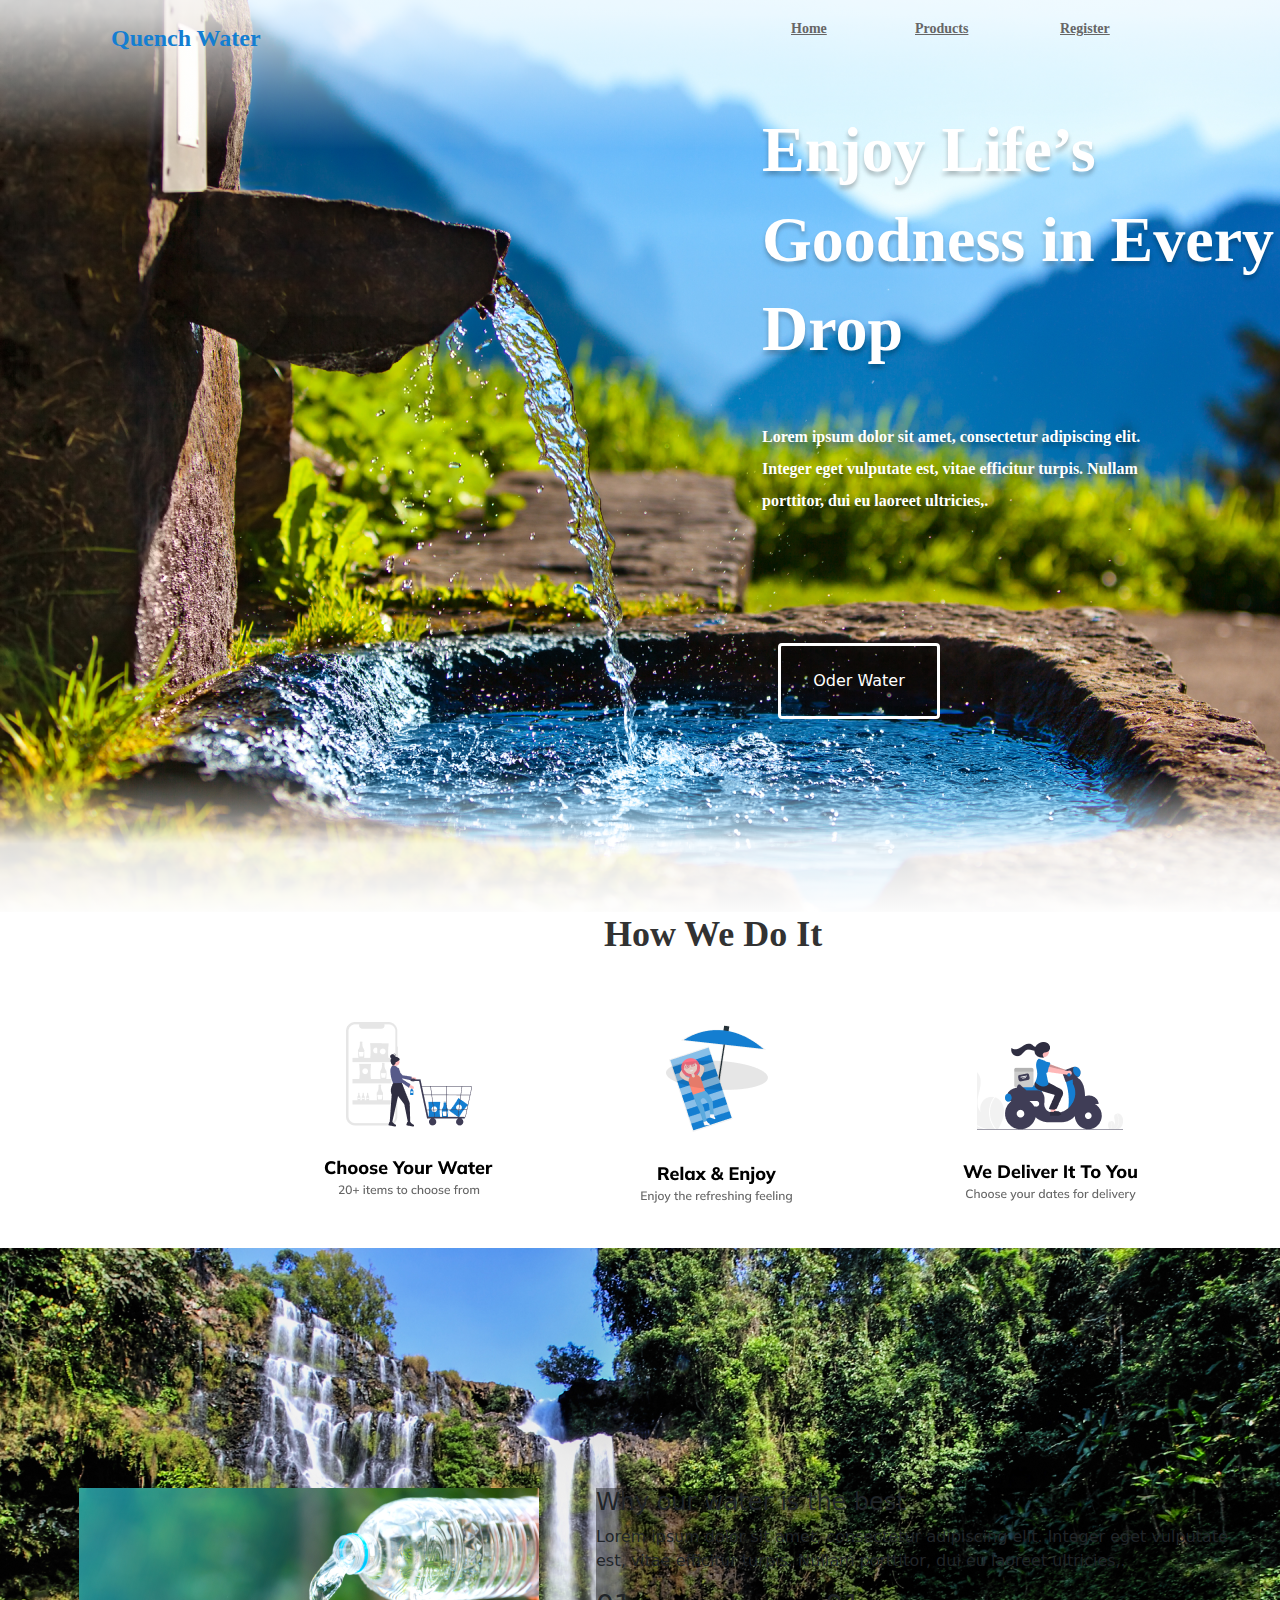
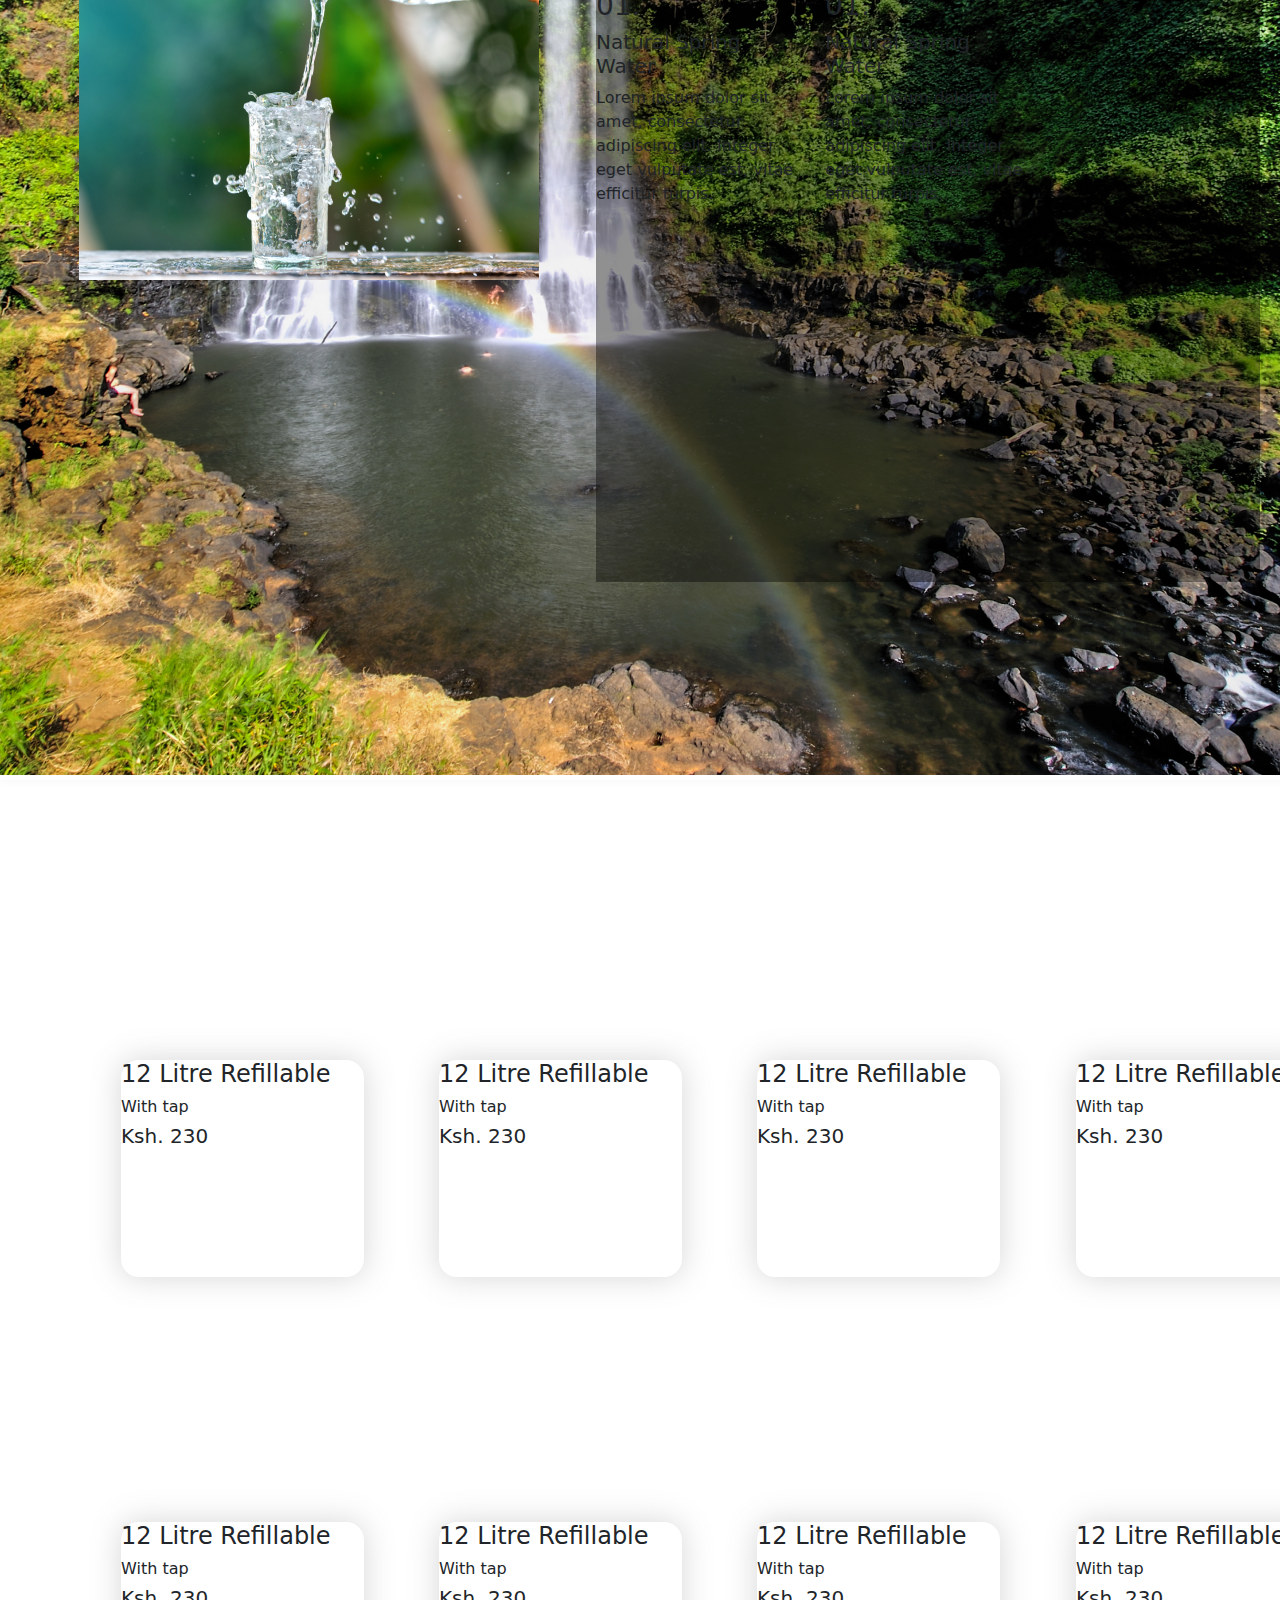
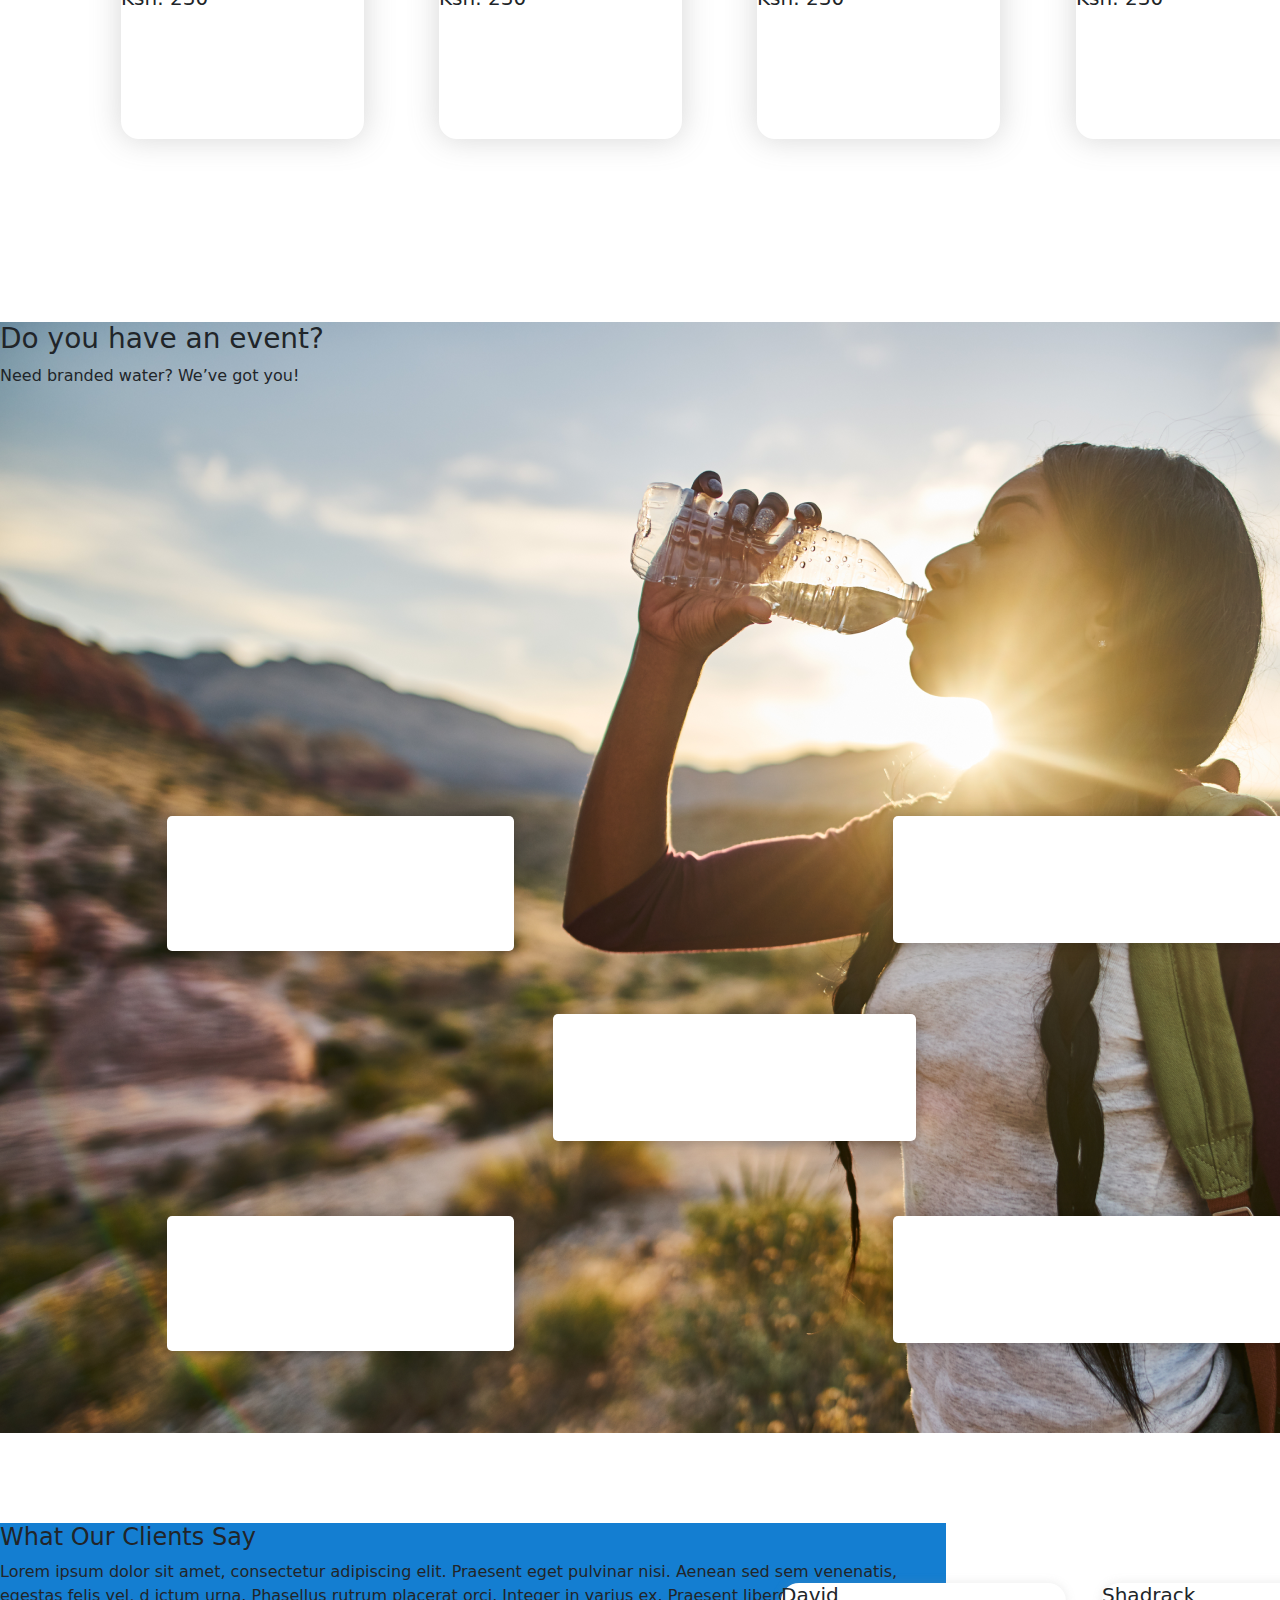
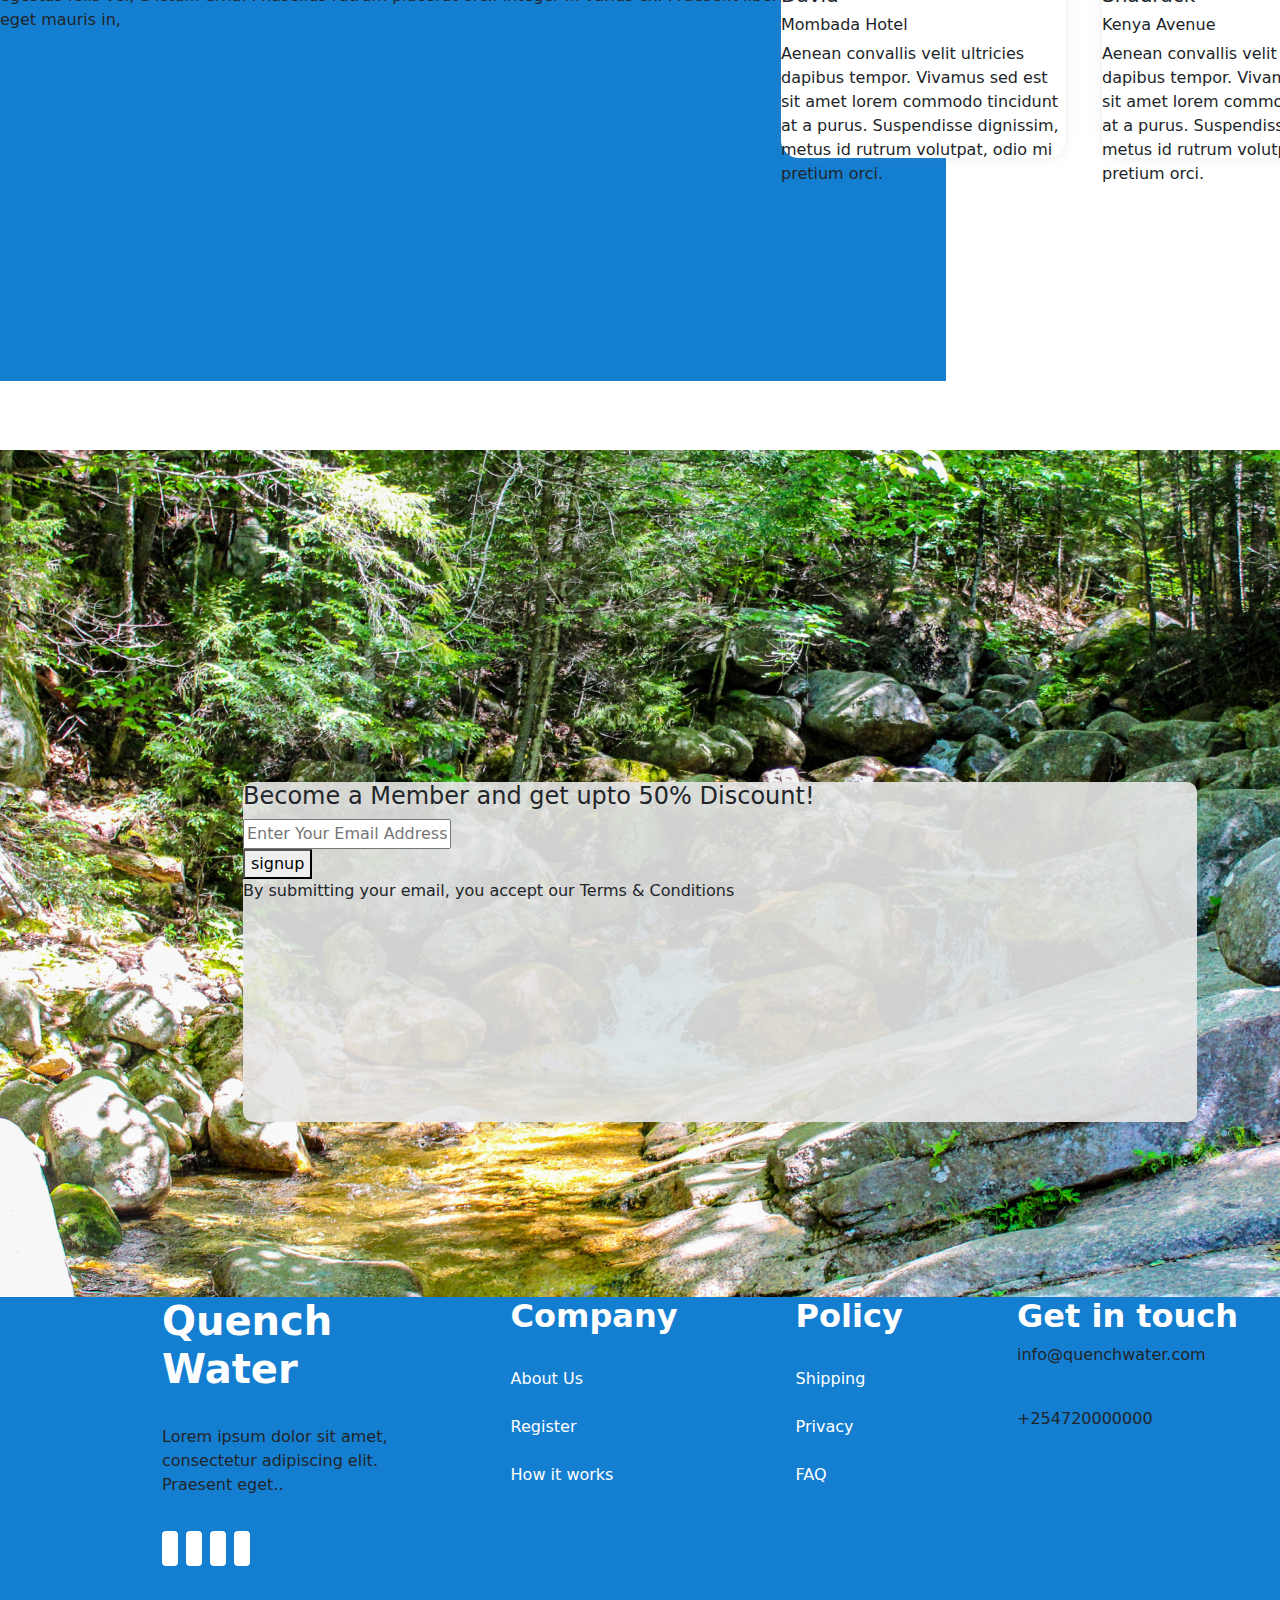
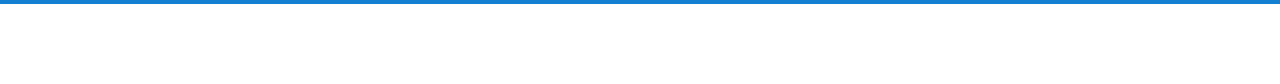
==== index.html @ a027a534 "this this quench water project" ====
<!DOCTYPE html>
<html lang="en">
<head>
    <meta charset="UTF-8">
    <meta http-equiv="X-UA-Compatible" content="IE=edge">
    <meta name="viewport" content="width=device-width, initial-scale=1.0">
    <title>Practise</title>
    <link rel="stylesheet" href="style.css">
    <link rel="stylesheet" href="Bootstrap /css/bootstrap.min.css">
</head>
<body>
  <!-- navication -->
  <header> 
    <h2 class="logo">Quench Water</h2>
    <nav class="navication">
      <a href="#" style="left: 771px;">Home</a>
      <a href="#" style="left: 895px;">Products</a>
      <a href="#" style="left: 1040px;">Register</a>
      <button class="btnorder-water">Oder Water</button>
    </nav>
  </header>

    <!--enjoy life  -->
  <section class="section1">
    <div class="row">
      <div class="col-lg-6 col-md-6">
      </div>
      <div class="col-lg-6 col-md-6">
          <div class="enjoy">
            <p>Enjoy Life’s Goodness in Every Drop</p>
          </div>
          <div class="lorem1">
            <p>
              Lorem ipsum dolor sit amet, consectetur adipiscing elit. Integer eget vulputate est,
              vitae efficitur turpis. Nullam porttitor, dui eu laoreet ultricies,.
            </p>
          </div>
      </div>
      <button class="order">Oder Water</button>
    </div>
  </section>

  <!-- how we do it -->
  <section class="section2">
    <div class="row">
      <div class="col-lg-12 col-md-12">
        <p style="position: absolute;width: 233px;height: 45px;left: 604px;top: 140px;font-family: 'Mulish';font-style: normal;font-weight: 800;font-size: 36px;line-height: 45px;color: #323232;">
          How We Do It
        </p>
        <div class="img1" style="position: absolute; width: 169px; height: 175px; left: 324px; top: 250px;">
          <img src="images/choose your water.png" alt=""></div>       
        <div class="img2" style="position: absolute; width: 176px; height: 159px;left: 640px;top: 240px;">
          <img src="images/relax and enjoy.png" alt=""></div>
        <div class="img3" style="position: absolute; width: 153px; height: 191px;left: 963px;top: 270px;">
          <img src="images/we drive to your home.png" alt=""></div>
      </div>
    </div>
  </section>
  
  <div class="shadow"></div>

  <!-- why our water is best -->
  <section class="section3">
    <div class="row">
      <div class="col-lg-6 col-md-6" style="position: absolute;width: 460px;height: 392px;left: 172px;top:240px;
      
      background: url(images/on\ bg\ 2.png);">
        
      </div>
      <div class="col-lg-6 col-md-6">
        <div class="card1">
          <h4 >Why our water is the best</h4>
          <p>Lorem ipsum dolor sit amet, consectetur adipiscing elit. Integer eget vulputate est, 
            vitae efficitur turpis. Nullam porttitor, dui eu laoreet ultricies,.
          </p>
          <div class="row">
            <div class="col-lg-4 col-md-4">
              <h3>01.</h3>
              <h5>Natural Spring Water</h5>
              <p>Lorem ipsum dolor sit amet, 
              consectetur adipiscing elit. Integer eget vulputate est, vitae efficitur turpis.
              </p>
            </div>
            <div class="col-lg-4 col-md-4">
              <h3>01.</h3>
              <h5>Natural Spring Water</h5>
              <p>Lorem ipsum dolor sit amet, 
              consectetur adipiscing elit. Integer eget vulputate est, vitae efficitur turpis.
              </p>
            </div>
          </div>
        </div>
      </div>
    </div>
  </section>

  <!-- product catalogue -->
  <section class="Product-Catalogue">
    <div class="row">
      <div class="col-lg-4 col-md-4">
        <div class="card-body1">
          <h4>12 Litre Refillable</h4>
          <h6>With tap</h6>
          <h5>Ksh. 230</h5>
        </div>
      </div>
      <div class="col-lg-3 col-md-3">
        <div class="card-body2">
          <h4>12 Litre Refillable</h4>
          <h6>With tap</h6>
          <h5>Ksh. 230</h5>
        </div>
      </div>
      <div class="col-lg-3 col-md-3">
        <div class="card-body3">
          <h4>12 Litre Refillable</h4>
          <h6>With tap</h6>
          <h5>Ksh. 230</h5>
        </div>
      </div>
      <div class="col-lg-3 col-md-3">
        <div class="card-body4">
          <h4>12 Litre Refillable</h4>
          <h6>With tap</h6>
          <h5>Ksh. 230</h5>
        </div>
      </div>
    </div>
    <div class="row">
      <div class="col-lg-3 col-md-3">
        <div class="card-body5">
          <h4>12 Litre Refillable</h4>
          <h6>With tap</h6>
          <h5>Ksh. 230</h5>
        </div>
      </div>
      <div class="col-lg-3 col-md-3">
        <div class="card-body6">
          <h4>12 Litre Refillable</h4>
          <h6>With tap</h6>
          <h5>Ksh. 230</h5>
        </div>
      </div>
      <div class="col-lg-3 col-md-3">
        <div class="card-body7">
          <h4>12 Litre Refillable</h4>
          <h6>With tap</h6>
          <h5>Ksh. 230</h5>
        </div>
      </div>
      <div class="col-lg-3 col-md-3">
        <div class="card-body8">
          <h4>12 Litre Refillable</h4>
          <h6>With tap</h6>
          <h5>Ksh. 230</h5>
        </div>
      </div>
    </div>
  </section>

  <!-- do you have an event -->
  <section class="event">
    <h3>Do you have an event?</h3>
    <p>Need branded water? We’ve got you!</p>
    <div class="row">
      <div class="col-lg-6 col-md-6">
        <div class="contain1" >
          
        </div>
      </div>
      <div class="col-lg-6 col-md-6">
        <div class="contain2">
          
        </div>
      </div>
    </div>
    <div class="row">
      <div class="col-lg-12 col-md-12">
        <div class="contain3">

        </div>
      </div>
    </div>
    <div class="row">
      <div class="col-lg-6 col-md-6">
        <div class="contain4" >
          
        </div>
      </div>
      <div class="col-lg-6 col-md-6">
        <div class="contain5">
          
        </div>
      </div>
    </div>
  </section>

  <!-- what our clients say -->
  <section class="our-clients">
    <div class="row">
      <div class="col-lg-8 col-md-8">
        <div class="client-views">
          <h4>What Our Clients Say</h4>
          <p>
            Lorem ipsum dolor sit amet, consectetur adipiscing elit.
            Praesent eget pulvinar nisi. Aenean sed sem venenatis, egestas felis vel, d
            ictum urna. Phasellus rutrum placerat orci. Integer in varius ex. 
            Praesent libero orci, consectetur eget mauris in, 
          </p>
        </div>
      </div>
      <div class="col-lg-4 col-md-4">
        <div class="contain-david">
          <h5>David</h5>
          <h6>Mombada Hotel</h6>
          <p>
            Aenean convallis velit ultricies dapibus tempor. Vivamus sed est sit amet lorem commodo tincidunt at a purus.
            Suspendisse dignissim, metus id rutrum volutpat, odio mi pretium orci.
          </p>
        </div>
        <div class="contain-shadrack">
          <h5>Shadrack</h5>
          <h6>Kenya Avenue</h6>
          <p>
            Aenean convallis velit ultricies dapibus tempor. Vivamus sed est sit amet lorem commodo tincidunt at a purus.
            Suspendisse dignissim, metus id rutrum volutpat, odio mi pretium orci.
          </p>
        </div>
      </div>
    </div>
  </section>

  <!-- become a member -->
  <section class="member">
    <div class="signup" style="align-items: center; position: absolute;
    width: 954px;
    height: 340px;
    left: 243px;
    top: 332px;
    
    background: rgba(231, 231, 231, 0.9);
    border-radius: 10px;">
      <h4>Become a Member and get 
        upto 50% Discount!</h4>
        <input type="email" placeholder="Enter Your Email Address" >
        <div class="button">
          <button type="submit">signup</button>
        </div>
        <p>By submitting your email, you accept our Terms & Conditions</p>
    </div>
  </section>
  <!-- footer -->
  <footer class="footer">        
    <div class="container">
        <div class="row">
            <div  class="col-lg-3">
                <h1 style="color: #FFF; font-weight: 600;">Quench Water</h1>
                <br>
                <p>Lorem ipsum dolor sit amet, consectetur adipiscing elit. Praesent eget..</p>


                <div class="py-4">
                    <a href="#" target="_blank" class="p-2 bg-white rounded-1 me-2"><i class="bi bi-facebook"></i></a>
                    <a href="#" target="_blank" class="p-2 bg-white rounded-1 me-2"><i class="bi bi-twitter" style="color: #00aced;"></i></a>
                    <a href="#" target="_blank" class="p-2 bg-white rounded-1 me-2"><i class="bi bi-instagram" style="color: #C32AA3;"></i></a>
                    <a href="#" target="_blank" class="p-2 bg-white rounded-1 me-2"><i class="bi bi-youtube" style="color: #FF0000;"></i></a>
                </div>
            </div>

            <div  class="col-lg-3 " style="padding-left: 2cm;">
                <h2 style="color: #FFF; font-weight: 600;">Company</h2>                    
                <br>
                <a href="#" style="color: #FFF; text-decoration: none;">About Us</a>
                <br>
                <br>
                <a href="#" style="color: #FFF; text-decoration: none;">Register</a>
                <br>
                <br>
                <a href="#" style="color: #FFF; text-decoration: none;">How it works</a>
            </div>

            <div  class="col-lg-3 " style="padding-left: 2cm;">
                <h2 style="color: #FFF; font-weight: 600;">Policy</h2>                    
                <br>
                <a href="#" style="color: #FFF; text-decoration: none;">Shipping</a>
                <br>
                <br>
                <a href="#" style="color: #FFF; text-decoration: none;">Privacy</a>
                <br>
                <br>
                <a href="#" style="color: #FFF; text-decoration: none;">FAQ</a>
            </div>
            

            <div  class="col-lg-3">
                <h2 style="color: #FFF; font-weight: 600;">Get in touch</h2>
                    <div>
                        <p>info@quenchwater.com</p>
                        <p class="py-4">+254720000000</p>
                    </div>
            </div>
        </div>           
  </footer>

<script src="Bootstrap /js/bootstrap.min.js"></script>
</body>
</html>
---- style.css ----
*{
padding: o;
margin: o;
   
}
header{ 
width: 1440px;
height: 229px;
left: 0px;
top: 0px;
background: linear-gradient(180deg, #FFFFFF 0%, rgba(255, 255, 255, 0.76) 41.15%, rgba(255, 255, 255, 0) 100%);
    
}
.logo{
    position: absolute;
    width: 179px;
    height: 36px;
    left: 111px;
    top: 100px;
    
    font-family: 'Poppins';
    font-style: normal;
    font-weight: 700;
    font-size: 24px;
    line-height: 36px;  
    color: #147ED1;
    
    
}
.navication a {
    font-family: 'Mulish';
    font-style: normal;
    font-weight: 700;
    font-size: 14px;
    line-height: 18px;

position: absolute;
margin-left: 20px;
top: 100px;



color: #666666;


}
.navication.btnorder-water
{
   
position: absolute;
width: 128px;
height: 41px;
left: 1188px;
top: 150px;
color: #147ED1;

}
body{
    
position: absolute;
width: 1440px;
height: 960px;
left: 0px;
top: -80px;


background: url(images/bg1.png) no-repeat;
position: absolute;
width: 1440px;
height: 960px;
left: 0px;
top: -80px;


}

div.enjoy{
position:absolute;
width: 522px;
height: 288px;
left: 762px;
top: 185px;
font-family: 'Mulish';
font-style: normal;
font-weight: 900;
font-size: 64px;
line-height: 140%;
color: #FFFFFF;
text-shadow: 0px 4px 4px rgba(0, 0, 0, 0.25);
}
div.lorem1{
position: absolute;
width: 390px;
height: 84px;
left: 762px;
top: 501px;

font-family: 'Mulish';
font-style: normal;
font-weight: 700;
font-size: 16px;
line-height: 200%;
color: #FFFFFF;

text-shadow: 0px 4px 4px rgba(0, 0, 0, 0.25);
}
button.order{
box-sizing: border-box;

position: absolute;
width: 162px;
height: 76px;
left: 778px;
top: 723px;
color:white;
background: rgba(1, 1, 1, 0.27);
border: 3px solid #FFFFFF;
border-radius: 4px;
}
section.section2{

position: absolute;
width: 1440px;
height: 148px;
left: 0px;
top: 852px;

background: linear-gradient(180deg, rgba(255, 255, 255, 0) 0%, rgba(255, 255, 255, 0.58) 37.08%, rgba(255, 255, 255, 0.85) 48.44%, #FFFFFF 100%);
}
p.how{

position: absolute;
width: 233px;
height: 45px;
left: 604px;
top: 35px;

font-family: 'Mulish';
font-style: normal;
font-weight: 800;
font-size: 36px;
line-height: 45px;

color: #323232;

}
div.image1{
position: absolute;
width: 169px;
height: 15px;
left: 324px;
top: 633px;


}
div.image2{
position: absolute;
left: 39.31%;
right: 42.2%;
top: 45.55%;
bottom: 22.72%;

background: #2F2E41;
}
section.section2.div.img1{

position: absolute;
width: 169px;
height: 175px;
left: 324px;
top: 1033px;
}
section.section3{
background: url(images/bg2.png);
position: absolute;
width: 1691px;
height: 1127px;
left: -93px;
top: 1328px;


}
div.shadow{
    position: absolute;
width: 1440px;
height: 169px;
left: 0px;
top: 1496px;

background: linear-gradient(180deg, rgba(255, 255, 255, 0) 0%, rgba(255, 255, 255, 0.58) 27.08%, rgba(255, 255, 255, 0.85) 48.44%, #FFFFFF 100%);
transform: matrix(1, 0, 0, -1, 0, 0);
position: absolute;
width: 1440px;
height: 148px;
left: 0px;
top: 2312px;

background: linear-gradient(180deg, rgba(255, 255, 255, 0) 0%, rgba(255, 255, 255, 0.64) 27.08%, rgba(255, 255, 255, 0.85) 48.44%, #FFFFFF 100%);
}
div.card1 {
    position: absolute;
width: 664px;
height: 694px;
left: 689px;
top: 240px;

background: rgba(0, 0, 0, 0.4);

}
/* product catalogue */
.card-body1 ,.card-body2, .card-body3, .card-body4,.card-body5, .card-body6, .card-body7, .card-body8 {
    background: #FFFFFF;
    box-shadow: 0px 0px 30px 1px rgba(104, 104, 104, 0.25);
    border-radius: 18px;  
    position: absolute;
    width: 243px;
    height: 217px;
}

.card-body1{
left: 121px;
top: 2740px;

}
.card-body2{
left: 439px;
top: 2740px;
}
.card-body3{
left: 757px;
top: 2740px;
}
.card-body4{

left: 1076px;
top: 2740px;

}
.card-body5{
left: 121px;
top: 3202px;

}
.card-body6{
left: 439px;
top: 3202px;
}
.card-body7{
left: 757px;
top: 3202px;
}
.card-body8{
left: 1076px;
top: 3202px;

}
/* event */
section.event{
position: absolute;
width: 1701px;
height: 1111px;
left: 0px;
top: 3602px;

background: url(images/drinkwater.png);
}
.contain1, .contain2, .contain3, .contain4,.contain5{
    background: #FFFFFF;
    box-shadow: 0px 1.26368px 12.6368px 0.631841px rgba(0, 0, 0, 0.25);
    border-radius: 5.05473px;
}
.contain1{
    position: absolute;
    width: 347px;
    height: 135px;
    left: 167px;
    top: 494px;
}
.contain2{
    position: absolute;
        width: 391px;
        height: 127px;
        left: 893px;
        top: 494px;
        
      
}
.contain3{
    position: absolute;
width: 363px;
height: 127px;
left: 553px;
top: 692px;


}
.contain4{
    position: absolute;
    width: 347px;
    height: 135px;
    left: 167px;
    top: 894px;
    
  
}
.contain5{
    position: absolute;
        width: 391px;
        height: 127px;
        left: 893px;
        top: 894px;
        
}
/* what our client say */
.client-views{
    position: absolute;
    width: 946px;
    height: 458px;
    left: 0px;
    top: 4803px;
    
    background: #147ED1;
}
.contain-david, .contain-shadrack{
    background: #FFFFFF;
    box-shadow: 0px 0px 10px 1px rgba(142, 142, 142, 0.15);
    border-radius: 18px;
}
.contain-david{
    position: absolute;
width: 285px;
height: 175px;
left: 781px;
top: 4863px;

}
.contain-shadrack{
    position: absolute;
width: 285px;
height: 175px;
left: 1102px;
top: 4863px;

}
/* become a member */
.member{
    position: absolute;
width: 1440px;
height: 847px;
left: 0px;
top: 5330px;

background: url(images/member.png);
}
.member.signup{
    position: absolute;
width: 954px;
height: 340px;
left: 243px;
top: 5732px;

background: rgba(231, 231, 231, 0.9);
border-radius: 10px;
}
footer{
    position: absolute;
width: 1440px;
height: 307px;
left: 0px;
top: 6177px;

background: #147ED1;
}
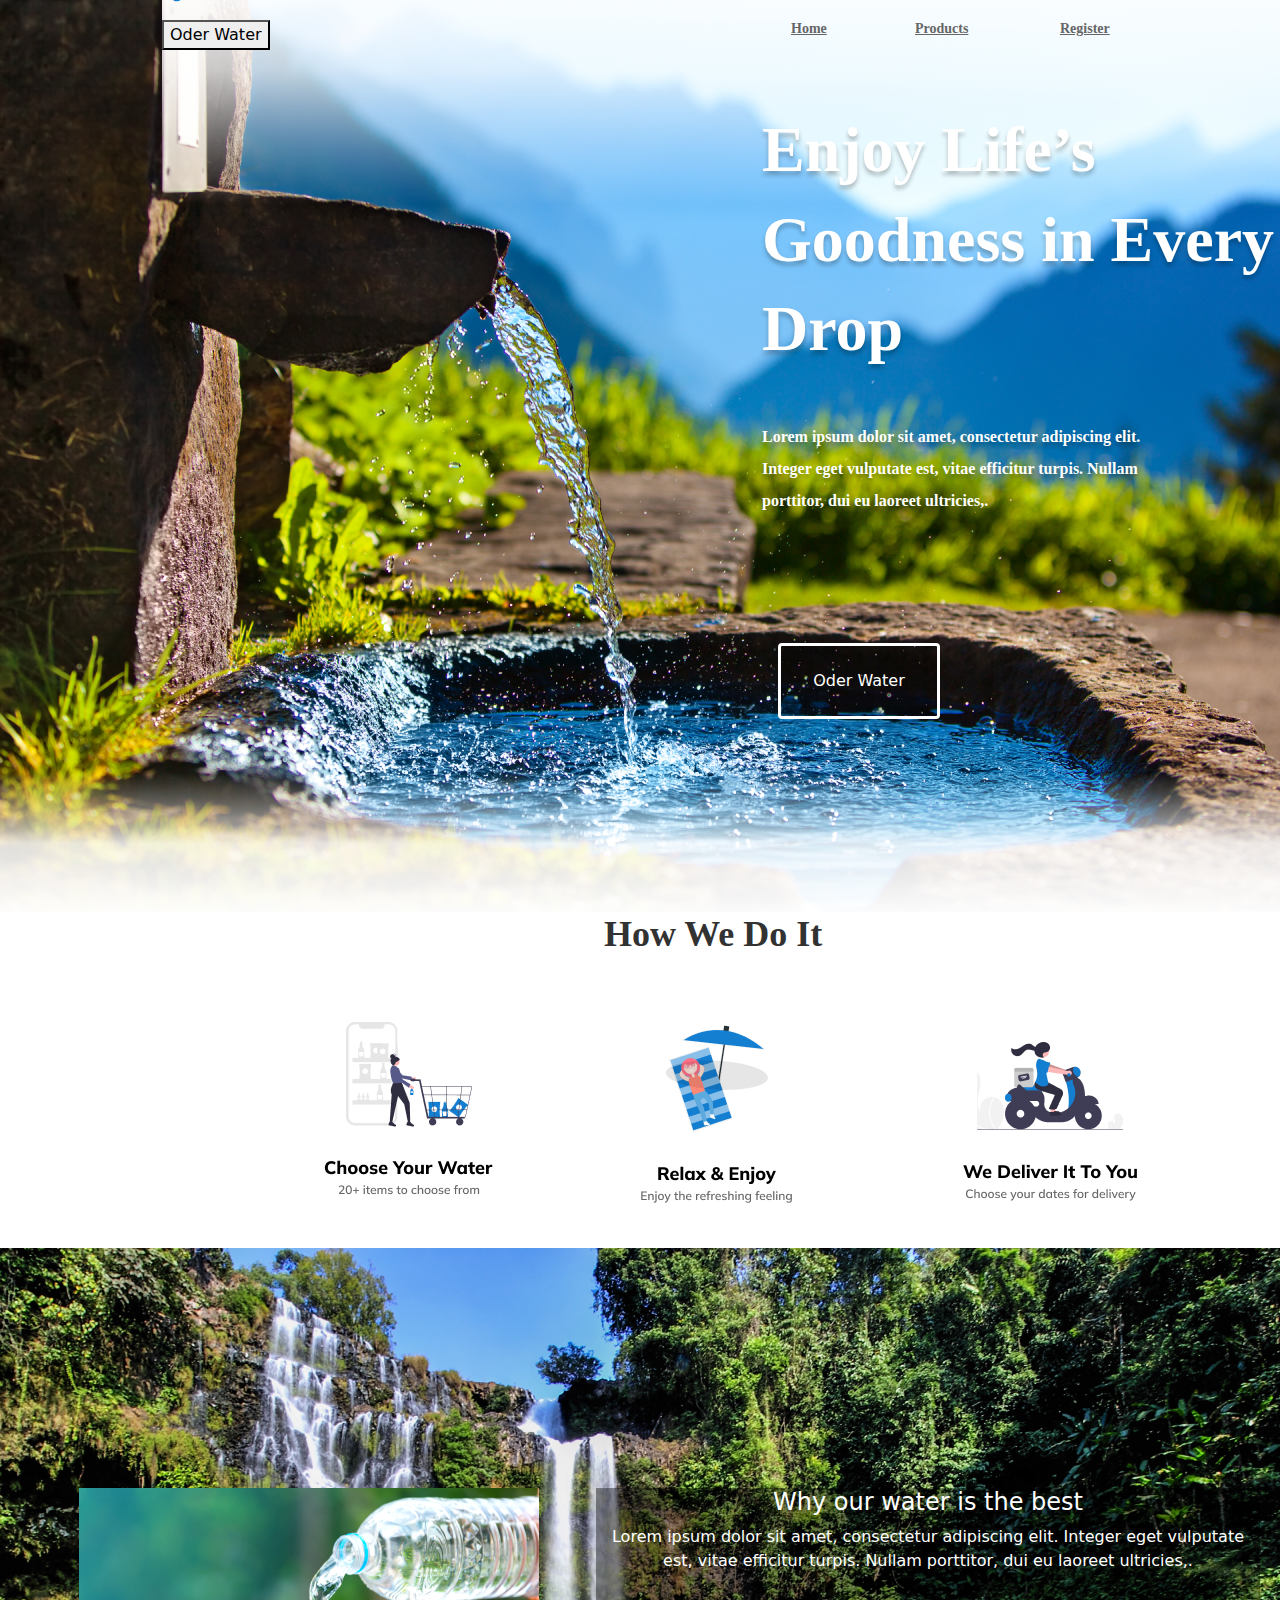
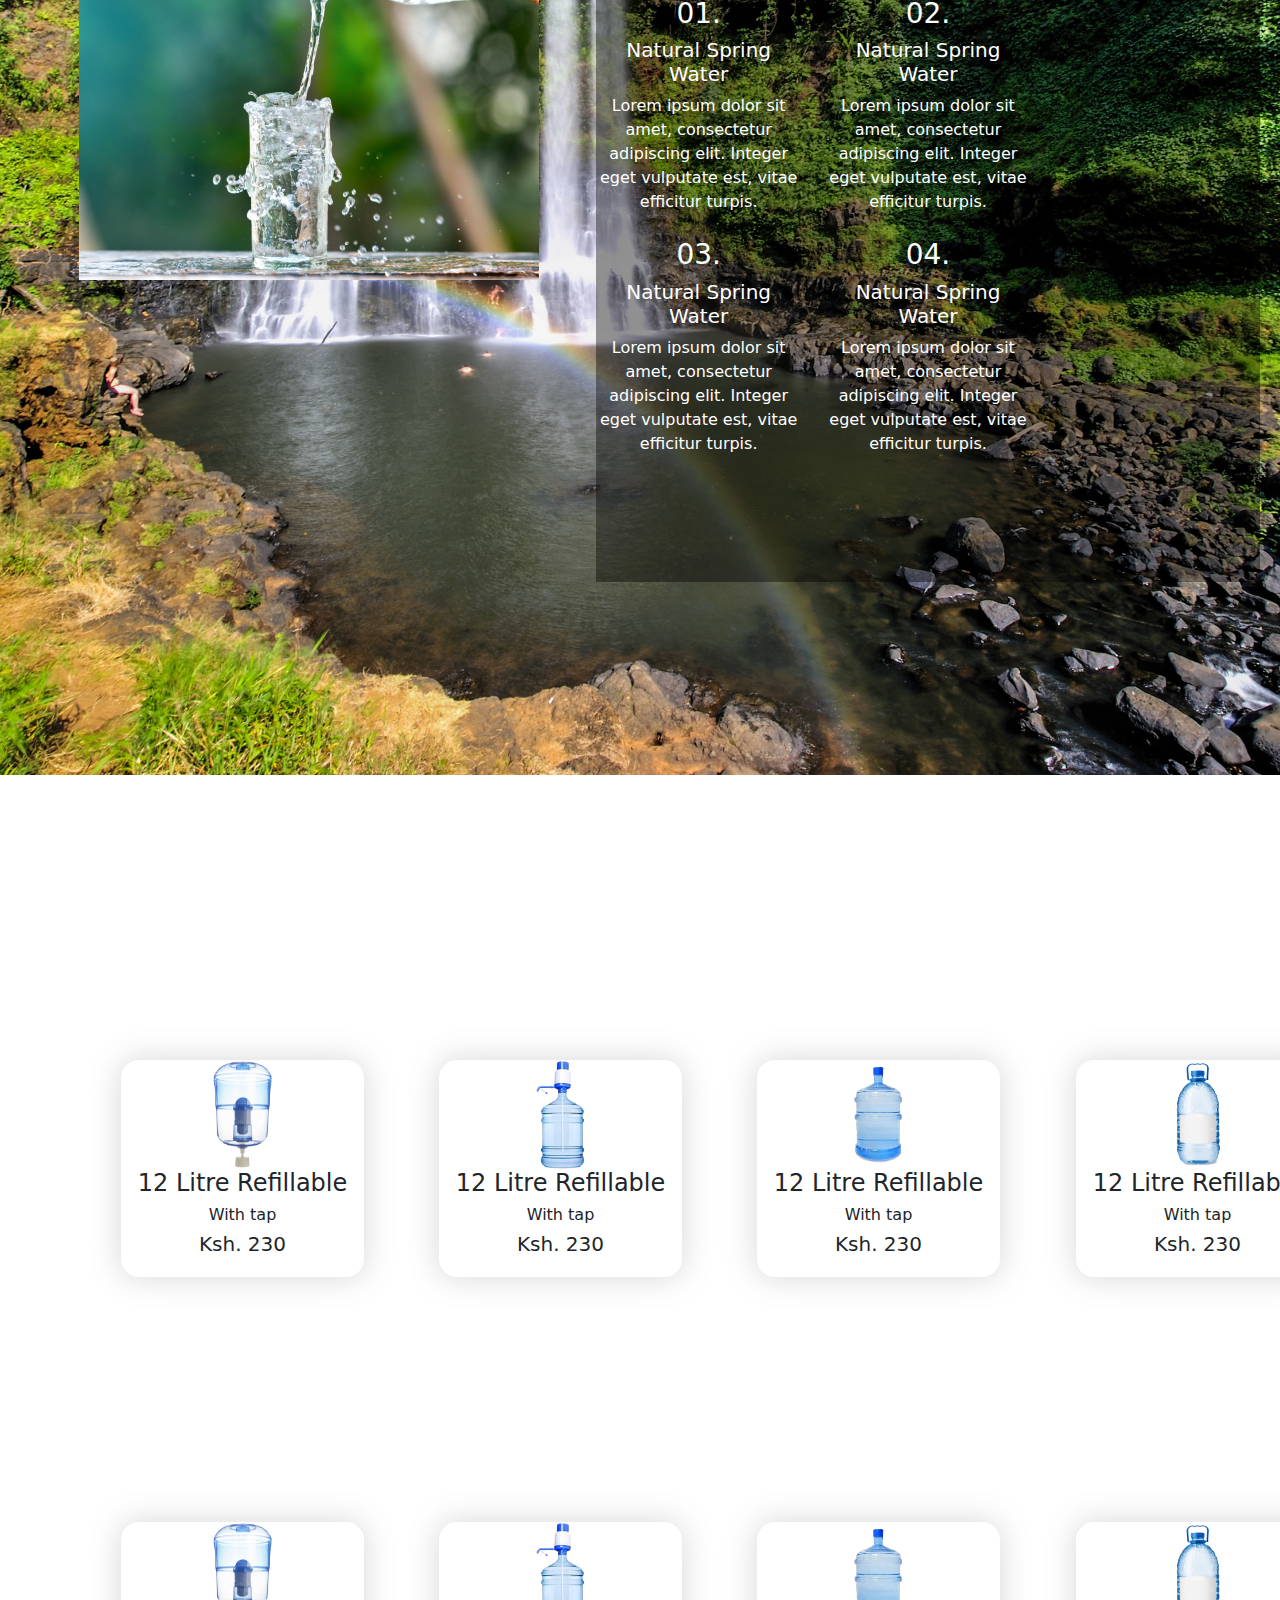
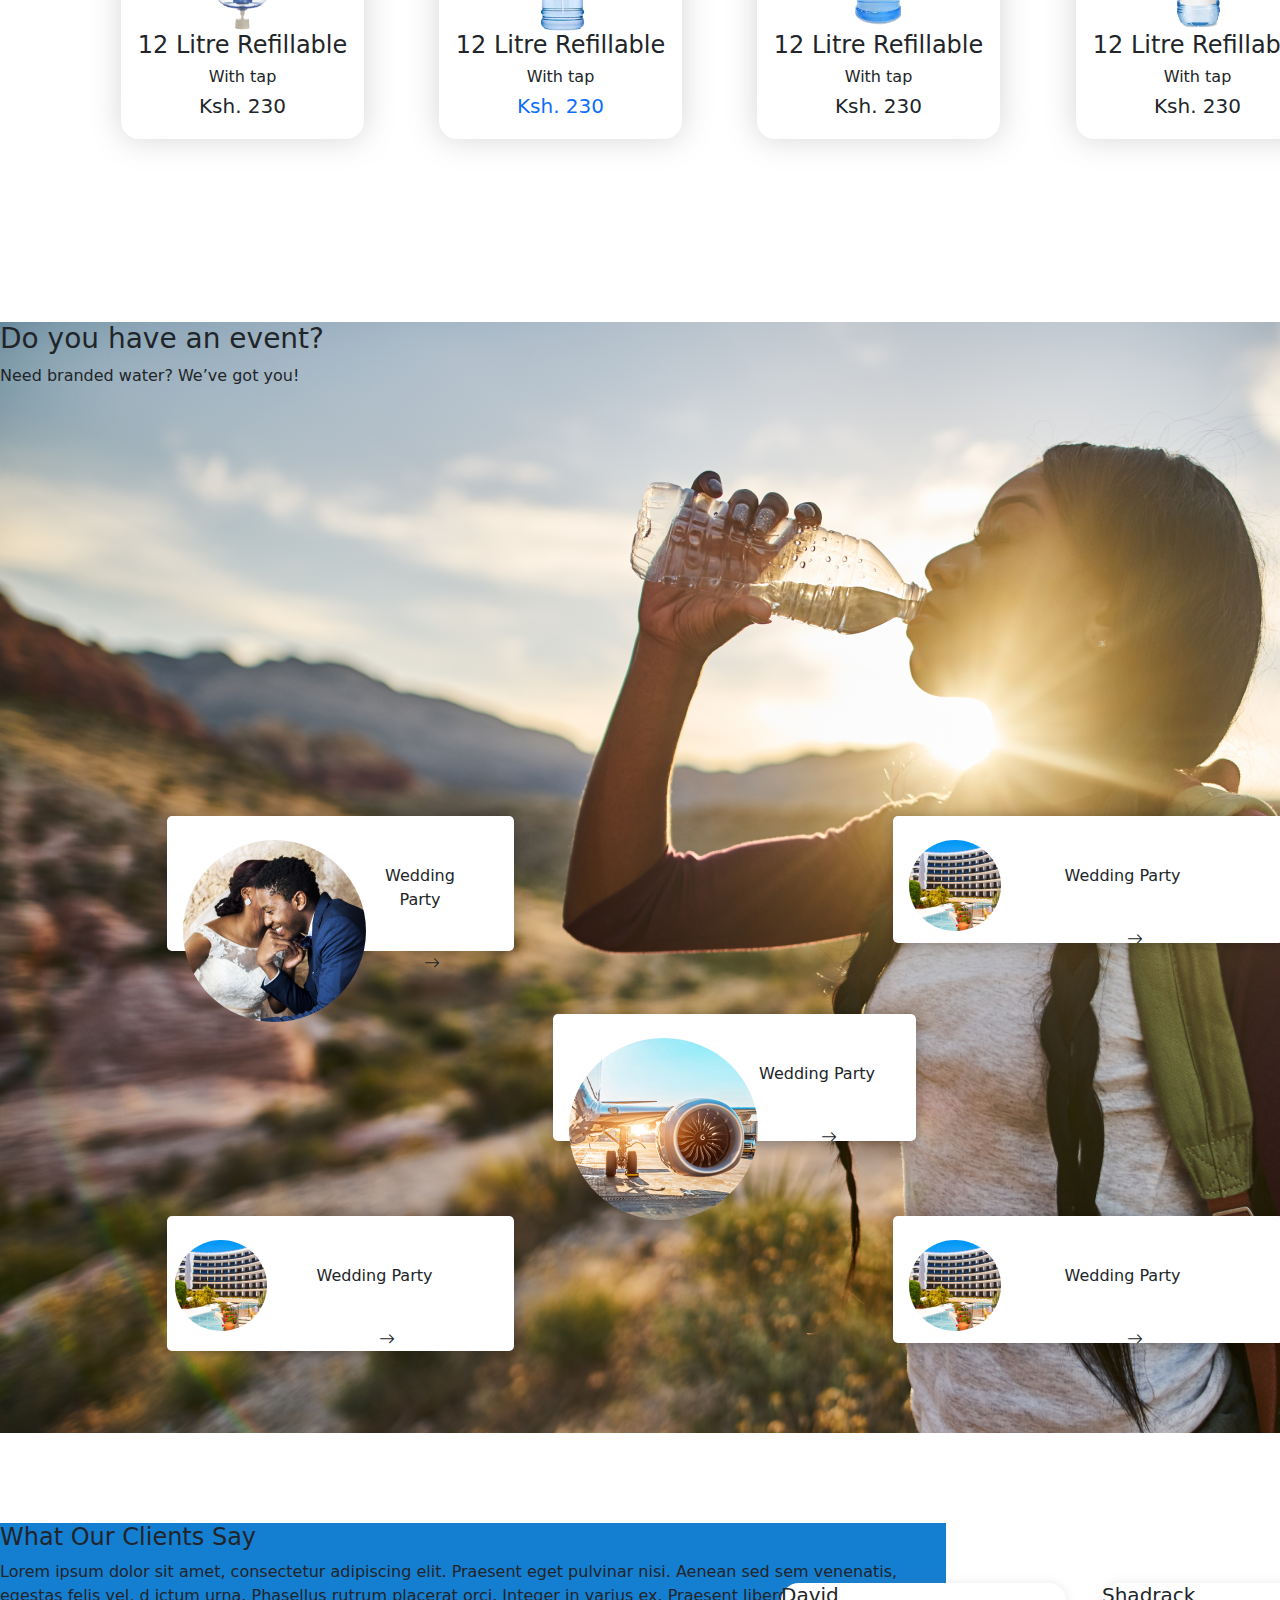
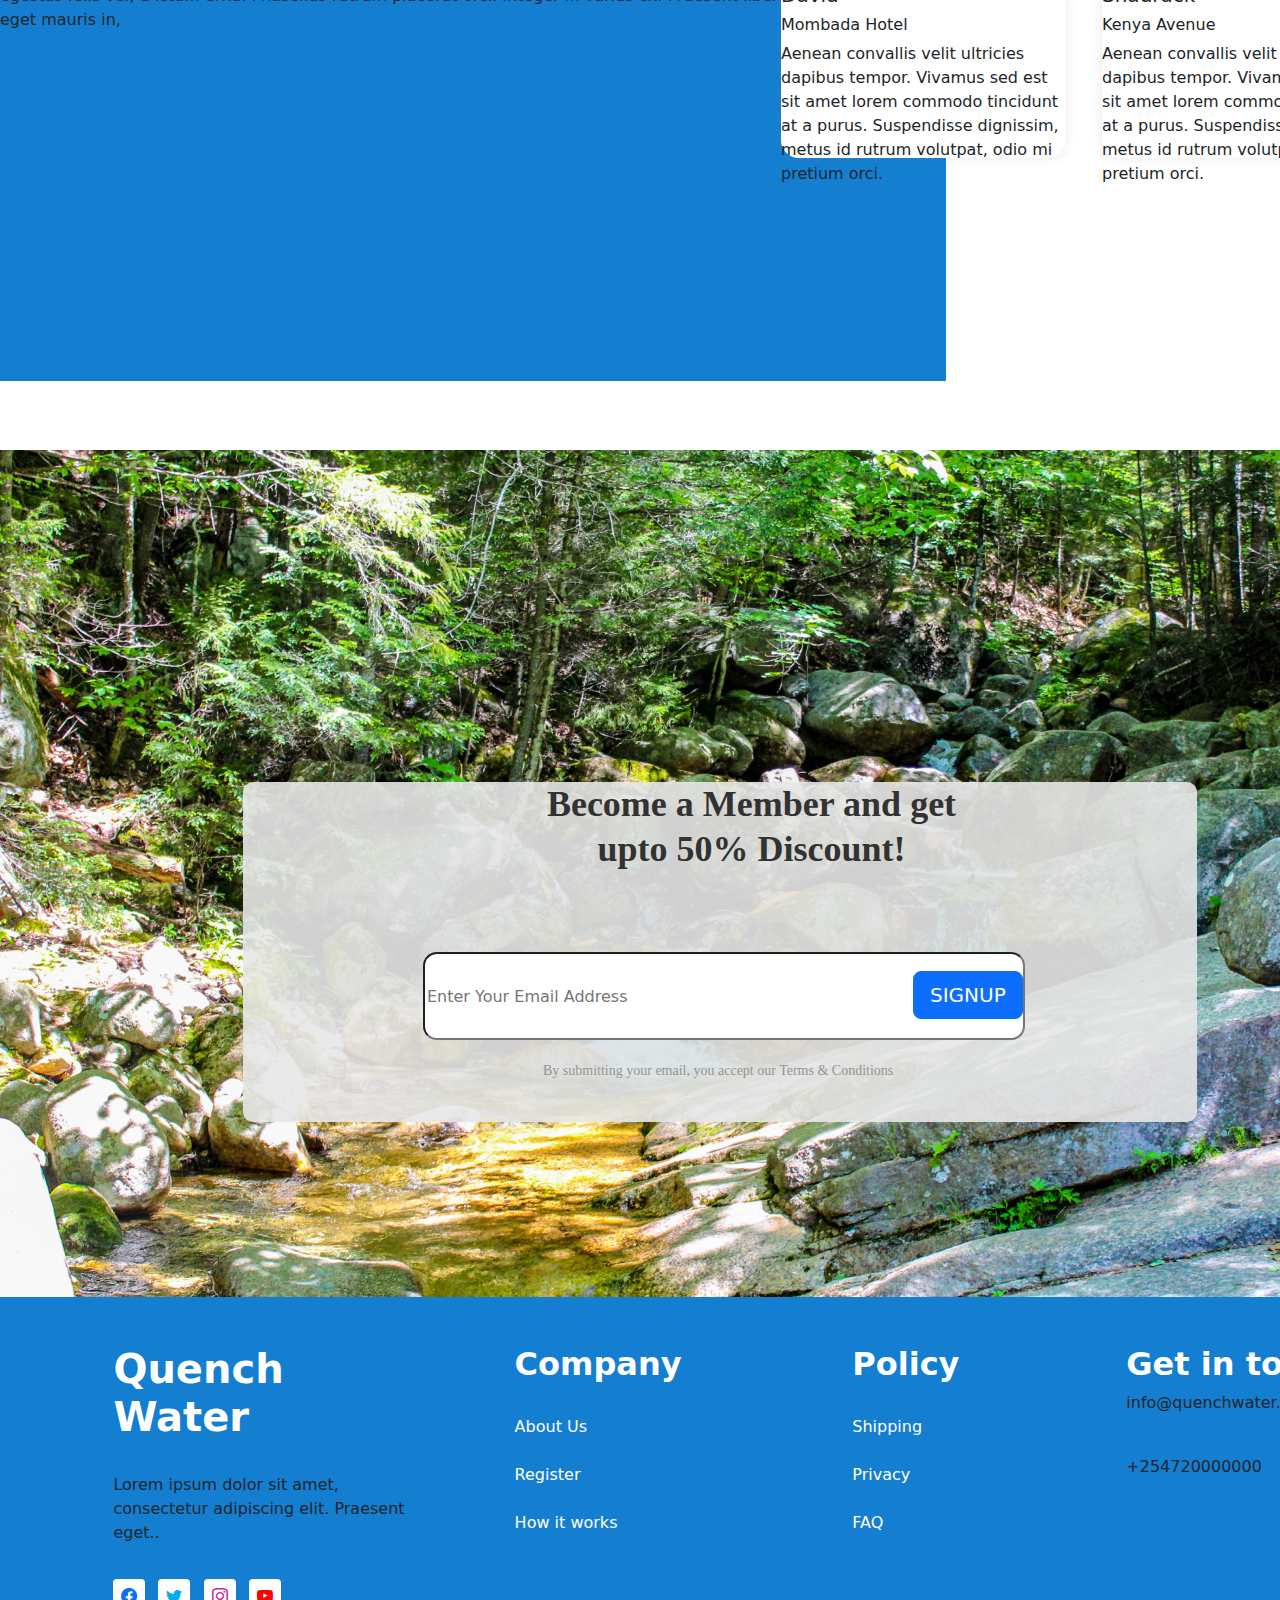
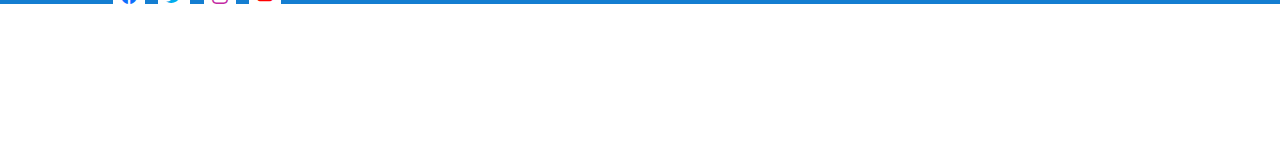
==== commit 24a2f9ab: "this more advance" ====
--- a/index.html
+++ b/index.html
@@ -7,21 +7,33 @@
     <title>Practise</title>
     <link rel="stylesheet" href="style.css">
     <link rel="stylesheet" href="Bootstrap /css/bootstrap.min.css">
+    <link rel="stylesheet" href="https://cdn.jsdelivr.net/npm/bootstrap-icons@1.3.0/font/bootstrap-icons.css">
 </head>
 <body>
-  <!-- navication -->
-  <header> 
-    <h2 class="logo">Quench Water</h2>
-    <nav class="navication">
-      <a href="#" style="left: 771px;">Home</a>
-      <a href="#" style="left: 895px;">Products</a>
-      <a href="#" style="left: 1040px;">Register</a>
-      <button class="btnorder-water">Oder Water</button>
-    </nav>
-  </header>
-
+    <!-- navbar -->
+  <nav class="navbar navbar-expand-lg bg-transparent text-white ">
+    <div class="container">
+        <div class="logo Qwater">Quench Qater</div>
+          <div class="collapse navbar-collapse" id="#navmenu">
+            <ul class="navbar-nav ms-auto">
+                <li class="nav-items">
+                    <a href="#" class="nav-link">Home</a>
+                </li>
+                <li class="nav-items">
+                    <a href="#" class="nav-link">Products</a>
+                </li>
+                <li class="nav-items">
+                    <a href="#" class="nav-link">Register</a>
+                </li>
+                <button type="button" class="btn btn-outline-info"><a href="#products"></a>Order Water</button>
+          
+            </ul>
+          </div> 
+        </div>
+    </div>
+  </nav>
     <!--enjoy life  -->
-  <section class="section1">
+  <section class="section1 col-lg-12 col-md-6 col-sm-12 d-sm-flex">
     <div class="row">
       <div class="col-lg-6 col-md-6">
       </div>
@@ -41,13 +53,13 @@
   </section>
 
   <!-- how we do it -->
-  <section class="section2">
+  <section class="section2 col-lg-12 col-md-6 col-sm-12">
     <div class="row">
       <div class="col-lg-12 col-md-12">
         <p style="position: absolute;width: 233px;height: 45px;left: 604px;top: 140px;font-family: 'Mulish';font-style: normal;font-weight: 800;font-size: 36px;line-height: 45px;color: #323232;">
           How We Do It
         </p>
-        <div class="img1" style="position: absolute; width: 169px; height: 175px; left: 324px; top: 250px;">
+        <div class="img1 col-lg-12 col-md-6 col-sm-12" style="position: absolute; width: 169px; height: 175px; left: 324px; top: 250px;">
           <img src="images/choose your water.png" alt=""></div>       
         <div class="img2" style="position: absolute; width: 176px; height: 159px;left: 640px;top: 240px;">
           <img src="images/relax and enjoy.png" alt=""></div>
@@ -57,23 +69,32 @@
     </div>
   </section>
   
-  <div class="shadow"></div>
+  <div class="shadow col-lg-12 col-md-6 col-sm-12" style="position: absolute;
+  width: 1440px;
+  height: 169px;
+  left: 0px;
+  top: 1496px;
+  
+  background: linear-gradient(180deg, rgba(255, 255, 255, 0) 0%, rgba(255, 255, 255, 0.58) 27.08%, rgba(255, 255, 255, 0.85) 48.44%, #FFFFFF 100%);
+  transform: matrix(1, 0, 0, -1, 0, 0);">
+    
+  </div>
 
   <!-- why our water is best -->
-  <section class="section3">
+  <section class="section3 col-lg-12 col-md-6 col-sm-12">
     <div class="row">
       <div class="col-lg-6 col-md-6" style="position: absolute;width: 460px;height: 392px;left: 172px;top:240px;
       
       background: url(images/on\ bg\ 2.png);">
         
       </div>
-      <div class="col-lg-6 col-md-6">
-        <div class="card1">
+      <div class="col-lg-6 col-md-6 text-white text-center justify-content-between align-items-center py-4 p-3 text-center" >
+        <div class="card1 col-lg-12 col-md-6 col-sm-12">
           <h4 >Why our water is the best</h4>
           <p>Lorem ipsum dolor sit amet, consectetur adipiscing elit. Integer eget vulputate est, 
             vitae efficitur turpis. Nullam porttitor, dui eu laoreet ultricies,.
           </p>
-          <div class="row">
+          <div class="row align-items-center py-2">
             <div class="col-lg-4 col-md-4">
               <h3>01.</h3>
               <h5>Natural Spring Water</h5>
@@ -82,121 +103,165 @@
               </p>
             </div>
             <div class="col-lg-4 col-md-4">
-              <h3>01.</h3>
+              <h3>02.</h3>
               <h5>Natural Spring Water</h5>
               <p>Lorem ipsum dolor sit amet, 
               consectetur adipiscing elit. Integer eget vulputate est, vitae efficitur turpis.
               </p>
             </div>
           </div>
+          <div class="row">
+            <div class="col-lg-4 col-md-4">
+              <h3>03.</h3>
+              <h5>Natural Spring Water</h5>
+              <p>Lorem ipsum dolor sit amet, 
+              consectetur adipiscing elit. Integer eget vulputate est, vitae efficitur turpis.
+              </p>
+            </div>
+            <div class="col-lg-4 col-md-4">
+              <h3>04.</h3>
+              <h5>Natural Spring Water</h5>
+              <p>Lorem ipsum dolor sit amet, 
+              consectetur adipiscing elit. Integer eget vulputate est, vitae efficitur turpis.
+              </p>
+            </div>
+          </div>
         </div>
       </div>
     </div>
   </section>
 
   <!-- product catalogue -->
-  <section class="Product-Catalogue">
+  <section class="Product-Catalogue col-lg-12 col-md-6 col-sm-12">
     <div class="row">
       <div class="col-lg-4 col-md-4">
-        <div class="card-body1">
-          <h4>12 Litre Refillable</h4>
-          <h6>With tap</h6>
-          <h5>Ksh. 230</h5>
-        </div>
-      </div>
-      <div class="col-lg-3 col-md-3">
-        <div class="card-body2">
-          <h4>12 Litre Refillable</h4>
-          <h6>With tap</h6>
-          <h5>Ksh. 230</h5>
-        </div>
-      </div>
-      <div class="col-lg-3 col-md-3">
-        <div class="card-body3">
-          <h4>12 Litre Refillable</h4>
-          <h6>With tap</h6>
-          <h5>Ksh. 230</h5>
-        </div>
-      </div>
-      <div class="col-lg-3 col-md-3">
-        <div class="card-body4">
-          <h4>12 Litre Refillable</h4>
-          <h6>With tap</h6>
-          <h5>Ksh. 230</h5>
-        </div>
-      </div>
-    </div>
-    <div class="row">
-      <div class="col-lg-3 col-md-3">
-        <div class="card-body5">
-          <h4>12 Litre Refillable</h4>
-          <h6>With tap</h6>
-          <h5>Ksh. 230</h5>
-        </div>
-      </div>
-      <div class="col-lg-3 col-md-3">
-        <div class="card-body6">
-          <h4>12 Litre Refillable</h4>
-          <h6>With tap</h6>
-          <h5>Ksh. 230</h5>
-        </div>
-      </div>
-      <div class="col-lg-3 col-md-3">
-        <div class="card-body7">
-          <h4>12 Litre Refillable</h4>
-          <h6>With tap</h6>
-          <h5>Ksh. 230</h5>
-        </div>
-      </div>
-      <div class="col-lg-3 col-md-3">
-        <div class="card-body8">
-          <h4>12 Litre Refillable</h4>
-          <h6>With tap</h6>
-          <h5>Ksh. 230</h5>
-        </div>
-      </div>
-    </div>
-  </section>
-
+        <div class="card-body1 text-center ">
+          <span><img src="images/bottle1 1.png" class="card-img-top-wrap  h-50 wrap " alt=""></span>
+          <h4>12 Litre Refillable</h4>
+          <h6>With tap</h6>
+          <h5>Ksh. 230</h5>
+        </div>
+      </div>
+      <div class="col-lg-3 col-md-3">
+        <div class="card-body2 text-center">
+          <span><img src="images/images-removebg-preview 1(2).png" class="card-img-top-wrap  h-50 wrap " alt=""></span>
+          <h4>12 Litre Refillable</h4>
+          <h6>With tap</h6>
+          <h5>Ksh. 230</h5>
+        </div>
+      </div>
+      <div class="col-lg-3 col-md-3">
+        <div class="card-body3 text-center">
+          <span><img src="images/32.png" class="card-img-top-wrap  h-50 wrap " alt=""></span>
+          <h4>12 Litre Refillable</h4>
+          <h6>With tap</h6>
+          <h5>Ksh. 230</h5>
+        </div>
+      </div>
+      <div class="col-lg-3 col-md-3">
+        <div class="card-body4 text-center">
+          <span><img src="images/33.png" class="card-img-top-wrap  h-50 wrap " alt=""></span>
+          <h4>12 Litre Refillable</h4>
+          <h6>With tap</h6>
+          <h5>Ksh. 230</h5>
+        </div>
+      </div>
+    </div>
+    <div class="row">
+      <div class="col-lg-3 col-md-3">
+        <div class="card-body5 text-center">
+          <span><img src="images/bottle1 1.png" class="card-img-top-wrap  h-50 wrap " alt=""></span>
+          <h4>12 Litre Refillable</h4>
+          <h6>With tap</h6>
+          <h5>Ksh. 230</h5>
+        </div>
+      </div>
+      <div class="col-lg-3 col-md-3">
+        <div class="card-body6 text-center">
+          <span><img src="images/images-removebg-preview 1(2).png" class="card-img-top-wrap  h-50 wrap " alt=""></span>
+          <h4>12 Litre Refillable</h4>
+          <h6>With tap</h6>
+          <h5 class="text-primary text-align-start">Ksh. 230</h5>
+        </div>
+      </div>
+      <div class="col-lg-3 col-md-3">
+        <div class="card-body7 text-center">
+          <span><img src="images/32.png" class="card-img-top-wrap  h-50 wrap " alt=""></span>
+          <h4>12 Litre Refillable</h4>
+          <h6>With tap</h6>
+          <h5>Ksh. 230</h5>
+        </div>
+      </div>
+      <div class="col-lg-3 col-md-3">
+        <div class="card-body8 text-center">
+          <span><img src="images/33.png" class="card-img-top-wrap  h-50 wrap " alt=""></span>
+          <h4>12 Litre Refillable</h4>
+          <h6>With tap</h6>
+          <h5>Ksh. 230</h5>
+        </div>
+      </div>
+    </div>
+  </section>
+  <div class="container col-lg-12 col-md-6 col-sm-12">
+    <header > 
+        <h2 class="logo">Quench Water</h2>
+        <nav class="navication">
+          <a href="#" style="left: 771px;">Home</a>
+          <a href="product-detail.html" style="left: 895px;">Products</a>
+          <a href="Register.html" style="left: 1040px;">Register</a>
+          <button class="btnorder-water">Oder Water</button>
+        </nav>
+    </header>
+  </div>
   <!-- do you have an event -->
-  <section class="event">
+  <section class="event col-lg-12 col-md-6 col-sm-12">
     <h3>Do you have an event?</h3>
     <p>Need branded water? We’ve got you!</p>
     <div class="row">
-      <div class="col-lg-6 col-md-6">
-        <div class="contain1" >
-          
-        </div>
-      </div>
-      <div class="col-lg-6 col-md-6">
-        <div class="contain2">
-          
+      <div class="col-lg-6 col-md-6 col-sm-12">
+        <div class="contain1 justify-content-between align-items-center py-4 p-3 text-center"  >
+          <img src="images/wed.png" class="rounded-circle float-start" alt="">
+          <p class="p-4 ">Wedding Party</p>
+          <i class="bi bi-arrow-right "></i>
+        </div>
+      </div>
+      <div class="col-lg-6 col-md-6">
+        <div class="contain2 justify-content-between align-items-center py-4 p-3 text-center">
+          <img src="images/hote.png" class="rounded-circle float-start m-flex" alt="">
+          <p class="p-4 ">Wedding Party</p>
+          <i class="bi bi-arrow-right "></i>
         </div>
       </div>
     </div>
     <div class="row">
       <div class="col-lg-12 col-md-12">
-        <div class="contain3">
-
-        </div>
-      </div>
-    </div>
-    <div class="row">
-      <div class="col-lg-6 col-md-6">
-        <div class="contain4" >
-          
-        </div>
-      </div>
-      <div class="col-lg-6 col-md-6">
-        <div class="contain5">
-          
+        <div class="contain3 justify-content-between align-items-center py-4 p-3 text-center">
+          <img src="images/engine.png" class="rounded-circle float-start m-flex" alt="">
+          <p class="p-4 ">Wedding Party</p>
+          <i class="bi bi-arrow-right "></i>
+        </div>
+      </div>
+    </div>
+    <div class="row">
+      <div class="col-lg-6 col-md-6">
+        <div class="contain4 justify-content-between align-items-center py-4 p-2 text-center" >
+          <img src="images/hote.png" class="rounded-circle float-start m-flex" alt="">
+          <p class="p-4 ">Wedding Party</p>
+          <i class="bi bi-arrow-right "></i>
+        </div>
+      </div>
+      <div class="col-lg-6 col-md-6">
+        <div class="contain5 justify-content-between align-items-center py-4 p-3 text-center">
+          <img src="images/hote.png" class="rounded-circle float-start m-flex" alt="">
+          <p class="p-4 ">Wedding Party</p>
+          <i class="bi bi-arrow-right "></i>
         </div>
       </div>
     </div>
   </section>
 
   <!-- what our clients say -->
-  <section class="our-clients">
+  <section class="our-clients col-lg-12 col-md-6 col-sm-12">
     <div class="row">
       <div class="col-lg-8 col-md-8">
         <div class="client-views">
@@ -232,26 +297,30 @@
 
   <!-- become a member -->
   <section class="member">
-    <div class="signup" style="align-items: center; position: absolute;
-    width: 954px;
-    height: 340px;
-    left: 243px;
-    top: 332px;
-    
+    <div class="signup" style="align-items: center; position: absolute;width: 954px;height: 340px;left: 243px; top: 332px;
     background: rgba(231, 231, 231, 0.9);
     border-radius: 10px;">
-      <h4>Become a Member and get 
-        upto 50% Discount!</h4>
-        <input type="email" placeholder="Enter Your Email Address" >
-        <div class="button">
-          <button type="submit">signup</button>
-        </div>
-        <p>By submitting your email, you accept our Terms & Conditions</p>
+      <h4 style="position: absolute;width: 477px; height: 90px; left: 270px; top: 280x; font-family: 'Mulish'; font-style: normal;
+      font-weight: 800; font-size: 36px; line-height: 45px; text-align: center;color: #323232;">
+        Become a Member and get upto 50% Discount!
+      </h4>
+        <input type="email" placeholder="Enter Your Email Address" style="position: absolute;
+        width: 602px;
+        height: 88px;
+        left: 180px;
+        top:170px;
+        
+        background: #FFFFFF;
+        border-radius: 14px;" >
+        <div class="btnsubmiting">
+          <button type="button" class="btn btn-primary btn-lg">SIGNUP</button>
+        </div>
+        <p class="submiting">By submitting your email, you accept our Terms & Conditions</p>
     </div>
   </section>
   <!-- footer -->
-  <footer class="footer">        
-    <div class="container">
+  <footer class="footer" style="background-color: #147ED1;">        
+    <div class="container-1 py-5" style="padding-left: 3cm;">
         <div class="row">
             <div  class="col-lg-3">
                 <h1 style="color: #FFF; font-weight: 600;">Quench Water</h1>
@@ -300,8 +369,9 @@
                     </div>
             </div>
         </div>           
-  </footer>
-
-<script src="Bootstrap /js/bootstrap.min.js"></script>
+  </footer> 
+<script src="Bootstrap/js/bootstrap.min.js"></script>
+<script src="https://cdn.jsdelivr.net/npm/@popperjs/core@2.11.7/dist/umd/popper.min.js" integrity="sha384-zYPOMqeu1DAVkHiLqWBUTcbYfZ8osu1Nd6Z89ify25QV9guujx43ITvfi12/QExE" crossorigin="anonymous"></script>
+<script src="https://cdn.jsdelivr.net/npm/bootstrap@5.3.0-alpha3/dist/js/bootstrap.min.js" integrity="sha384-Y4oOpwW3duJdCWv5ly8SCFYWqFDsfob/3GkgExXKV4idmbt98QcxXYs9UoXAB7BZ" crossorigin="anonymous"></script>
 </body>
 </html>--- a/style.css
+++ b/style.css
@@ -12,17 +12,14 @@
     
 }
 .logo{
-    position: absolute;
+    position: relative;
     width: 179px;
     height: 36px;
-    left: 111px;
-    top: 100px;
     
     font-family: 'Poppins';
     font-style: normal;
     font-weight: 700;
     font-size: 24px;
-    line-height: 36px;  
     color: #147ED1;
     
     
@@ -37,9 +34,6 @@
 position: absolute;
 margin-left: 20px;
 top: 100px;
-
-
-
 color: #666666;
 
 
@@ -62,7 +56,6 @@
 height: 960px;
 left: 0px;
 top: -80px;
-
 
 background: url(images/bg1.png) no-repeat;
 position: absolute;
@@ -257,7 +250,7 @@
 /* event */
 section.event{
 position: absolute;
-width: 1701px;
+width: 1440px;
 height: 1111px;
 left: 0px;
 top: 3602px;
@@ -351,7 +344,9 @@
 top: 5330px;
 
 background: url(images/member.png);
-}
+
+}
+
 .member.signup{
     position: absolute;
 width: 954px;
@@ -370,4 +365,29 @@
 top: 6177px;
 
 background: #147ED1;
+}
+.submiting{
+    position: absolute;
+    width: 397px;
+    height: 18px;
+    left: 300px;
+    top: 280px;
+    
+    font-family: 'Mulish';
+    font-style: normal;
+    font-weight: 400;
+    font-size: 14px;
+    line-height: 18px;
+    
+    /* identical to box height */
+    
+    color: #959595;
+
+}
+.btnsubmiting{
+    position: absolute;
+width: 154px;
+height: 55px;
+left: 670px;
+top: 189px;
 }